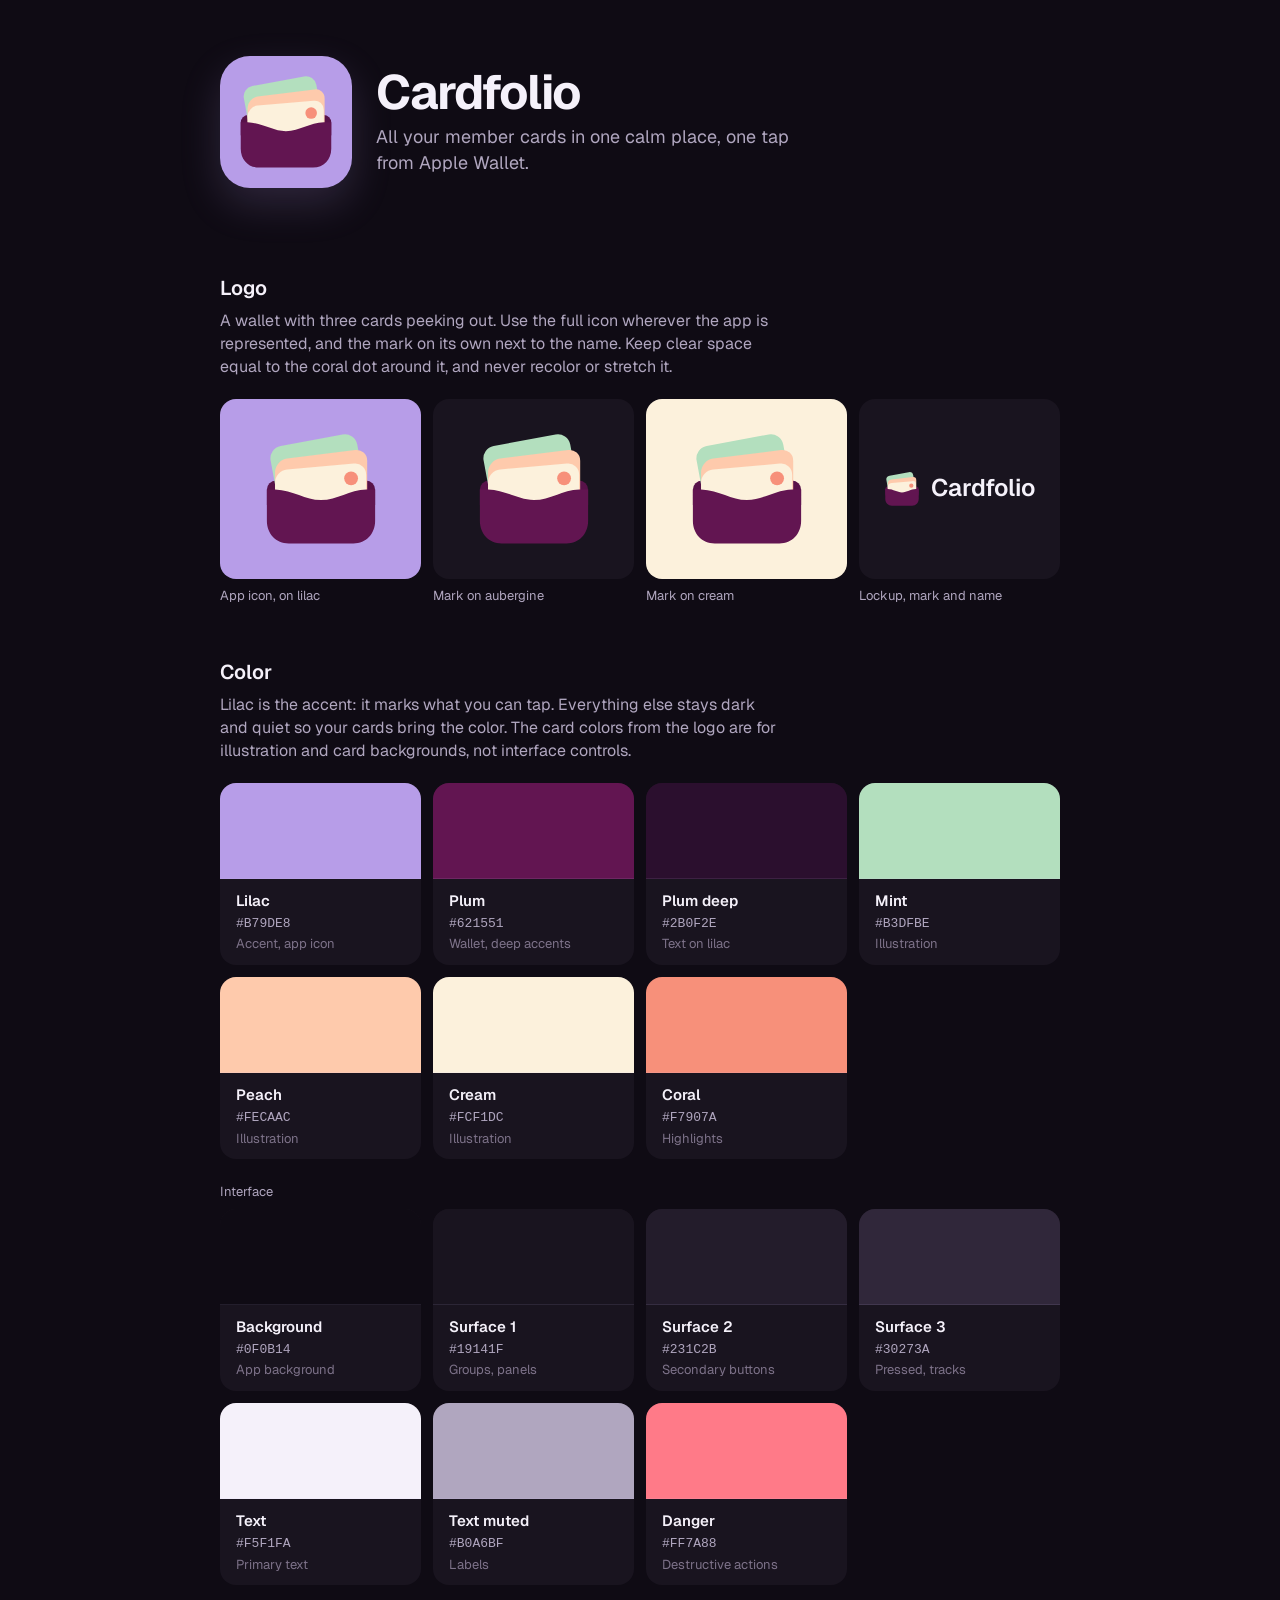
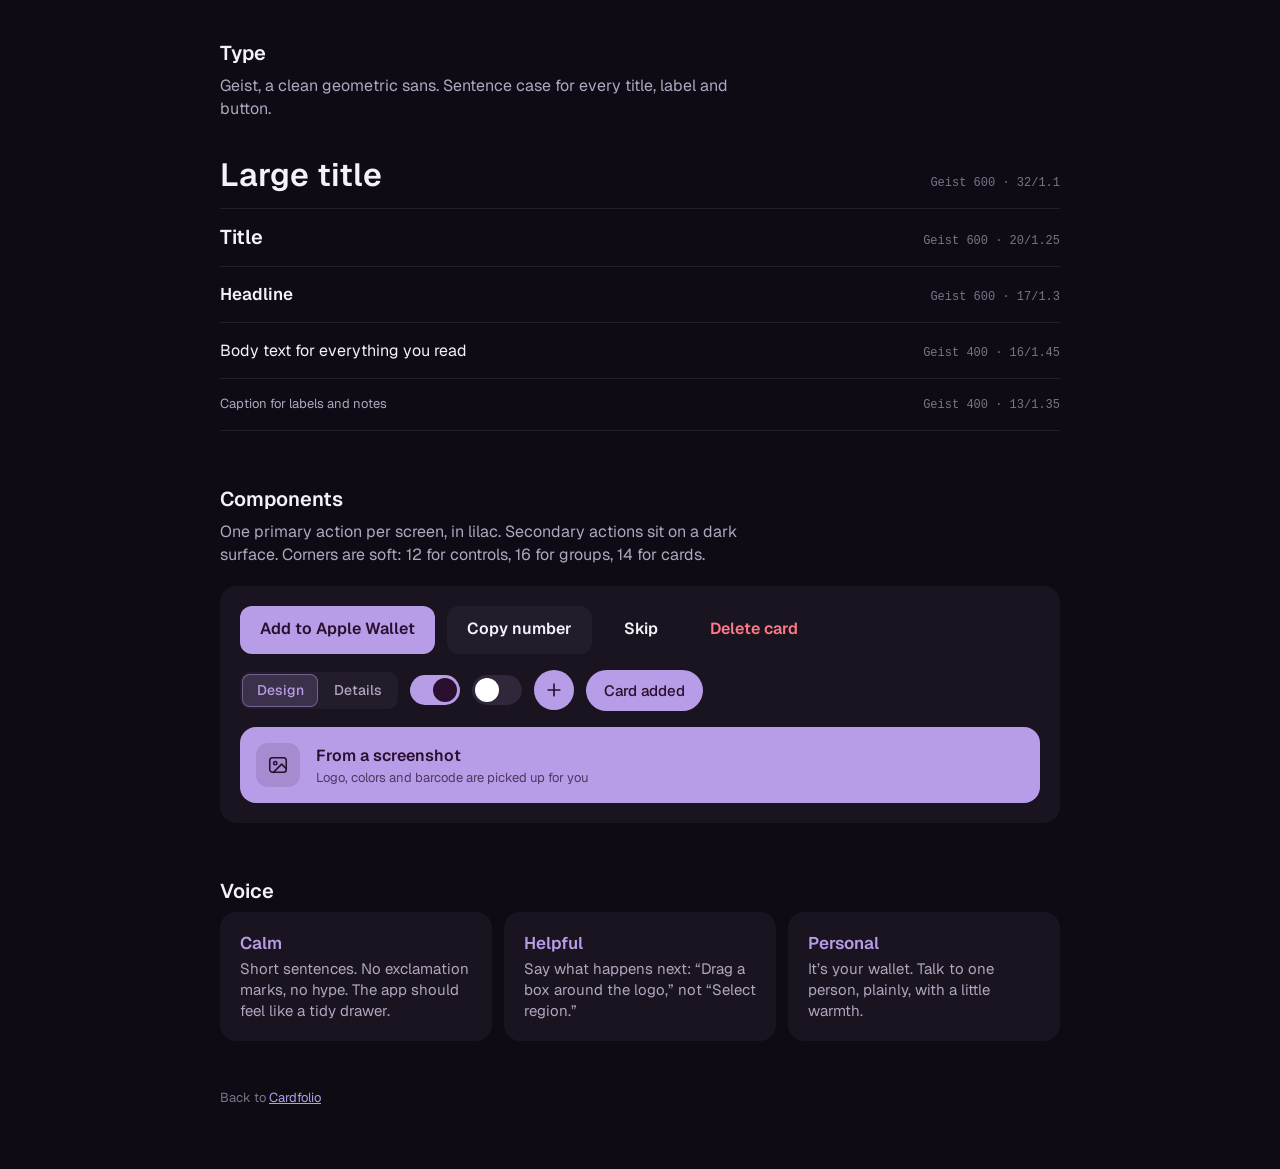
==== brand.html @ 1f5b44a4 "Lilac brand, logo and brand guide" ====
<!doctype html>
<html lang="en">
<head>
  <meta charset="utf-8">
  <meta name="viewport" content="width=device-width, initial-scale=1, viewport-fit=cover">
  <meta name="theme-color" content="#0F0B14">
  <meta name="robots" content="noindex, nofollow">
  <title>Cardfolio brand</title>
  <link rel="icon" href="logo.svg" type="image/svg+xml">
  <link rel="preconnect" href="https://fonts.googleapis.com">
  <link rel="preconnect" href="https://fonts.gstatic.com" crossorigin>
  <link href="https://fonts.googleapis.com/css2?family=Geist:wght@400;500;600;700&display=swap" rel="stylesheet">
  <link rel="stylesheet" href="styles.css">
  <style>
    .page { max-width: 880px; margin: 0 auto; padding: var(--s-8) var(--s-5) 64px; }
    .hero { display: flex; align-items: center; gap: var(--s-6); flex-wrap: wrap; padding: var(--s-6) 0 var(--s-8); }
    .hero .app-icon { margin: 0; width: 132px; height: 132px; border-radius: 30px; }
    .hero h1 { font: 700 48px/1 var(--font); letter-spacing: -0.03em; margin: 0 0 var(--s-2); }
    .hero p { color: var(--text-2); font: var(--t-body); font-size: 18px; margin: 0; max-width: 420px; }
    h2 { font: var(--t-title); margin: 56px 0 var(--s-2); }
    .lede { color: var(--text-2); margin: 0 0 var(--s-5); max-width: 560px; }
    .grid { display: grid; gap: var(--s-3); grid-template-columns: repeat(auto-fill, minmax(180px, 1fr)); }
    .tile { background: var(--surface-1); border-radius: var(--r-group); padding: var(--s-5); display: grid; place-items: center; min-height: 180px; }
    .tile > img { width: 110px; height: auto; }
    .tile--lilac { background: var(--lilac); }
    .tile--cream { background: var(--cream); }
    .tile-cap { font: var(--t-caption); color: var(--text-2); margin-top: var(--s-2); }
    .chip-swatch { border-radius: var(--r-group); overflow: hidden; background: var(--surface-1); }
    .chip-swatch div:first-child { height: 96px; box-shadow: inset 0 -1px 0 var(--hairline); }
    .chip-swatch div:last-child { padding: var(--s-3) var(--s-4); }
    .chip-swatch strong { display: block; font: var(--t-headline); font-size: 15px; }
    .chip-swatch code { font: 500 13px/1.4 ui-monospace, "SF Mono", Menlo, monospace; color: var(--text-2); }
    .chip-swatch span { display: block; font: var(--t-caption); color: var(--text-3); margin-top: 2px; }
    .type-row { display: flex; align-items: baseline; justify-content: space-between; gap: var(--s-4); padding: var(--s-4) 0; border-bottom: 1px solid var(--hairline); }
    .type-row code { font: 500 12px/1.4 ui-monospace, Menlo, monospace; color: var(--text-3); white-space: nowrap; }
    .demo { background: var(--surface-1); border-radius: var(--r-group); padding: var(--s-5); display: grid; gap: var(--s-4); }
    .demo-row { display: flex; gap: var(--s-3); flex-wrap: wrap; align-items: center; }
    .voice { display: grid; gap: var(--s-3); grid-template-columns: repeat(auto-fit, minmax(220px, 1fr)); }
    .voice div { background: var(--surface-1); border-radius: var(--r-group); padding: var(--s-5); }
    .voice strong { display: block; font: var(--t-headline); margin-bottom: var(--s-1); color: var(--lilac); }
    .voice p { margin: 0; color: var(--text-2); font: var(--t-callout); }
    .toast-demo { position: static; transform: none; opacity: 1; display: inline-block; }
    a { color: var(--lilac); }
  </style>
</head>
<body>
  <main class="page">
    <section class="hero">
      <img class="app-icon" src="logo.svg" alt="Cardfolio app icon">
      <div>
        <h1>Cardfolio</h1>
        <p>All your member cards in one calm place, one tap from Apple Wallet.</p>
      </div>
    </section>

    <h2>Logo</h2>
    <p class="lede">A wallet with three cards peeking out. Use the full icon wherever the app is represented, and the mark on its own next to the name. Keep clear space equal to the coral dot around it, and never recolor or stretch it.</p>
    <div class="grid">
      <div><div class="tile tile--lilac"><img src="mark.svg" alt="Mark on lilac"></div><div class="tile-cap">App icon, on lilac</div></div>
      <div><div class="tile"><img src="mark.svg" alt="Mark on dark"></div><div class="tile-cap">Mark on aubergine</div></div>
      <div><div class="tile tile--cream"><img src="mark.svg" alt="Mark on cream"></div><div class="tile-cap">Mark on cream</div></div>
      <div><div class="tile"><div class="brand"><img class="brand-mark" src="mark.svg" alt=""><span style="font:var(--t-large);font-size:24px">Cardfolio</span></div></div><div class="tile-cap">Lockup, mark and name</div></div>
    </div>

    <h2>Color</h2>
    <p class="lede">Lilac is the accent: it marks what you can tap. Everything else stays dark and quiet so your cards bring the color. The card colors from the logo are for illustration and card backgrounds, not interface controls.</p>
    <div class="grid" id="brand-colors"></div>
    <p class="section-label" style="margin:24px 0 8px">Interface</p>
    <div class="grid" id="ui-colors"></div>

    <h2>Type</h2>
    <p class="lede">Geist, a clean geometric sans. Sentence case for every title, label and button.</p>
    <div>
      <div class="type-row"><span style="font:var(--t-large)">Large title</span><code>Geist 600 · 32/1.1</code></div>
      <div class="type-row"><span style="font:var(--t-title)">Title</span><code>Geist 600 · 20/1.25</code></div>
      <div class="type-row"><span style="font:var(--t-headline)">Headline</span><code>Geist 600 · 17/1.3</code></div>
      <div class="type-row"><span style="font:var(--t-body)">Body text for everything you read</span><code>Geist 400 · 16/1.45</code></div>
      <div class="type-row"><span style="font:var(--t-caption);color:var(--text-2)">Caption for labels and notes</span><code>Geist 400 · 13/1.35</code></div>
    </div>

    <h2>Components</h2>
    <p class="lede">One primary action per screen, in lilac. Secondary actions sit on a dark surface. Corners are soft: 12 for controls, 16 for groups, 14 for cards.</p>
    <div class="demo">
      <div class="demo-row">
        <button class="btn btn--primary">Add to Apple Wallet</button>
        <button class="btn btn--secondary">Copy number</button>
        <button class="btn btn--ghost">Skip</button>
        <button class="btn btn--danger">Delete card</button>
      </div>
      <div class="demo-row">
        <div class="seg" role="group" aria-label="Example"><button aria-pressed="true">Design</button><button aria-pressed="false">Details</button></div>
        <span class="switch"><input type="checkbox" checked aria-label="Example switch"><span></span></span>
        <span class="switch"><input type="checkbox" aria-label="Example switch off"><span></span></span>
        <button class="icon-btn icon-btn--primary" aria-label="Add"><svg viewBox="0 0 24 24"><path d="M12 5v14M5 12h14"/></svg></button>
        <span class="toast toast-demo">Card added</span>
      </div>
      <button class="option option--featured" style="margin:0">
        <span class="option-icon"><svg viewBox="0 0 24 24"><rect x="3" y="4" width="18" height="16" rx="3"/><circle cx="9" cy="10" r="1.8"/><path d="m21 16-5-5-9 9"/></svg></span>
        <span class="row-main"><span class="row-title" style="font-weight:600;display:block">From a screenshot</span><span class="row-sub" style="display:block">Logo, colors and barcode are picked up for you</span></span>
      </button>
    </div>

    <h2>Voice</h2>
    <div class="voice">
      <div><strong>Calm</strong><p>Short sentences. No exclamation marks, no hype. The app should feel like a tidy drawer.</p></div>
      <div><strong>Helpful</strong><p>Say what happens next: “Drag a box around the logo,” not “Select region.”</p></div>
      <div><strong>Personal</strong><p>It’s your wallet. Talk to one person, plainly, with a little warmth.</p></div>
    </div>

    <p class="section-note" style="margin:48px 0 0">Back to <a href="./">Cardfolio</a></p>
  </main>
  <script>
    const sw = (c) => `<div class="chip-swatch"><div style="background:${c[1]}"></div><div><strong>${c[0]}</strong><code>${c[1]}</code><span>${c[2]}</span></div></div>`;
    document.getElementById("brand-colors").innerHTML = [
      ["Lilac", "#B79DE8", "Accent, app icon"],
      ["Plum", "#621551", "Wallet, deep accents"],
      ["Plum deep", "#2B0F2E", "Text on lilac"],
      ["Mint", "#B3DFBE", "Illustration"],
      ["Peach", "#FECAAC", "Illustration"],
      ["Cream", "#FCF1DC", "Illustration"],
      ["Coral", "#F7907A", "Highlights"],
    ].map(sw).join("");
    document.getElementById("ui-colors").innerHTML = [
      ["Background", "#0F0B14", "App background"],
      ["Surface 1", "#19141F", "Groups, panels"],
      ["Surface 2", "#231C2B", "Secondary buttons"],
      ["Surface 3", "#30273A", "Pressed, tracks"],
      ["Text", "#F5F1FA", "Primary text"],
      ["Text muted", "#B0A6BF", "Labels"],
      ["Danger", "#FF7A88", "Destructive actions"],
    ].map(sw).join("");
  </script>
</body>
</html>
---- styles.css ----
/* =========================================================
   Cardfolio design system
   Brand: lilac on aubergine. The interface stays quiet and dark
   so your cards carry the color; lilac marks what you can act on.
   ========================================================= */
:root {
  /* Brand palette (from the logo) */
  --lilac: #B79DE8;
  --lilac-soft: rgba(183, 157, 232, 0.16);
  --lilac-line: rgba(183, 157, 232, 0.45);
  --plum: #621551;
  --plum-deep: #2B0F2E;
  --mint: #B3DFBE;
  --peach: #FECAAC;
  --cream: #FCF1DC;
  --coral: #F7907A;

  /* Interface color */
  --bg: #0F0B14;
  --surface-1: #19141F;
  --surface-2: #231C2B;
  --surface-3: #30273A;
  --hairline: rgba(214, 196, 255, 0.10);
  --text-1: #F5F1FA;
  --text-2: #B0A6BF;
  --text-3: #7D7289;
  --accent: var(--lilac);
  --on-accent: var(--plum-deep);
  --inverse: var(--plum-deep);
  --danger: #FF7A88;
  --focus: var(--lilac);

  /* Type */
  --font: "Geist", -apple-system, "SF Pro Text", system-ui, "Segoe UI", sans-serif;
  --t-large: 600 32px/1.1 var(--font);
  --t-title: 600 20px/1.25 var(--font);
  --t-headline: 600 17px/1.3 var(--font);
  --t-body: 400 16px/1.45 var(--font);
  --t-callout: 400 15px/1.4 var(--font);
  --t-caption: 400 13px/1.35 var(--font);

  /* Shape */
  --r-control: 12px;
  --r-group: 16px;
  --r-card: 14px;
  --r-pill: 999px;

  /* Space (4pt grid) */
  --s-1: 4px; --s-2: 8px; --s-3: 12px; --s-4: 16px; --s-5: 20px; --s-6: 24px; --s-8: 32px;

  --ease: cubic-bezier(0.2, 0.8, 0.2, 1);
  color-scheme: dark;
  box-sizing: border-box;
  padding-top: env(safe-area-inset-top, 0px);
  padding-bottom: env(safe-area-inset-bottom, 0px);
}
*, *::before, *::after { box-sizing: inherit; }
html { background: var(--bg); -webkit-text-size-adjust: 100%; scroll-padding-top: env(safe-area-inset-top, 0px); }
body { margin: 0; background: var(--bg); color: var(--text-1); font: var(--t-body); -webkit-font-smoothing: antialiased; -webkit-tap-highlight-color: transparent; }
button, input, select, textarea { font: inherit; color: inherit; }
button { cursor: pointer; }
[hidden] { display: none !important; }
:focus-visible { outline: 2px solid var(--focus); outline-offset: 2px; }
img { max-width: 100%; }

/* ---------- Buttons ---------- */
.btn {
  display: inline-flex; align-items: center; justify-content: center; gap: var(--s-2);
  min-height: 48px; padding: 0 var(--s-5);
  border: 0; border-radius: var(--r-control);
  font: var(--t-headline); font-size: 16px;
  transition: transform 0.12s var(--ease), opacity 0.12s;
}
.btn:active { transform: scale(0.98); opacity: 0.85; }
.btn:disabled { opacity: 0.4; pointer-events: none; }
.btn--primary { background: var(--accent); color: var(--on-accent); }
.btn--secondary { background: var(--surface-2); color: var(--text-1); }
.btn--ghost { background: transparent; color: var(--text-1); }
.btn--danger { background: transparent; color: var(--danger); }
.btn--small { min-height: 36px; padding: 0 var(--s-4); font-size: 15px; border-radius: 10px; }
.btn--block { width: 100%; }
.btn svg { width: 18px; height: 18px; fill: none; stroke: currentColor; stroke-width: 1.8; stroke-linecap: round; stroke-linejoin: round; }
.btn-row { display: flex; gap: var(--s-2); flex-wrap: wrap; }
.btn-row > .btn { flex: 1 1 auto; white-space: nowrap; }
.tool .btn--small { padding: 0 var(--s-3); }

.icon-btn {
  width: 40px; height: 40px; border-radius: 50%; border: 0;
  display: grid; place-items: center; background: var(--surface-2);
}
.icon-btn svg { width: 20px; height: 20px; fill: none; stroke: var(--text-1); stroke-width: 2; stroke-linecap: round; }
.icon-btn svg circle { fill: var(--text-1); stroke: none; }
.icon-btn--primary { background: var(--accent); }
.icon-btn--primary svg { stroke: var(--on-accent); }
.text-btn { background: none; border: 0; padding: var(--s-2) var(--s-1); font: var(--t-callout); font-size: 16px; color: var(--text-2); }
.text-btn--strong { color: var(--accent); font-weight: 600; }

/* ---------- Segmented control ---------- */
.seg {
  display: inline-grid; grid-auto-flow: column; grid-auto-columns: 1fr;
  background: var(--surface-2); border-radius: 10px; padding: 2px; gap: 2px;
}
.seg button {
  border: 0; background: transparent; color: var(--text-2);
  font: var(--t-caption); font-size: 14px; font-weight: 500;
  padding: 7px 14px; border-radius: 8px; white-space: nowrap;
}
.seg button[aria-pressed="true"] { background: var(--lilac-soft); color: var(--accent); box-shadow: inset 0 0 0 1px var(--lilac-line); }
.seg--full { display: grid; width: 100%; }

/* ---------- Switch ---------- */
.switch { position: relative; width: 50px; height: 30px; flex: none; }
.switch input { position: absolute; inset: 0; opacity: 0; margin: 0; cursor: pointer; z-index: 1; }
.switch span { position: absolute; inset: 0; border-radius: var(--r-pill); background: var(--surface-3); transition: background 0.2s; }
.switch span::after { content: ""; position: absolute; top: 3px; left: 3px; width: 24px; height: 24px; border-radius: 50%; background: #fff; transition: transform 0.2s var(--ease); }
.switch input:checked + span { background: var(--accent); }
.switch input:checked + span::after { transform: translateX(20px); background: var(--on-accent); }
.switch input:focus-visible + span { outline: 2px solid var(--focus); outline-offset: 2px; }

/* ---------- Grouped list ---------- */
.group { background: var(--surface-1); border-radius: var(--r-group); overflow: hidden; }
.group + .group, .section-label + .group { margin-top: var(--s-2); }
.section-label { font: var(--t-caption); color: var(--text-2); margin: var(--s-6) var(--s-4) 0; }
.section-note { font: var(--t-caption); color: var(--text-3); margin: var(--s-2) var(--s-4) 0; }
.row {
  display: flex; align-items: center; gap: var(--s-3);
  min-height: 52px; padding: var(--s-3) var(--s-4);
  border-bottom: 1px solid var(--hairline); width: 100%;
  background: none; border-left: 0; border-right: 0; border-top: 0; text-align: left;
}
.row:last-child { border-bottom: 0; }
.row-main { flex: 1; min-width: 0; }
.row-title { font: var(--t-body); }
.row-sub { font: var(--t-caption); color: var(--text-2); margin-top: 2px; }
.row-value { color: var(--text-2); font: var(--t-callout); }
.row-chevron { width: 8px; height: 14px; fill: none; stroke: var(--text-3); stroke-width: 2; flex: none; }
button.row:active { background: var(--surface-2); }

/* ---------- Inputs ---------- */
.field { display: block; padding: var(--s-2) var(--s-4) var(--s-3); border-bottom: 1px solid var(--hairline); }
.field:last-child { border-bottom: 0; }
.field-label { display: block; font: var(--t-caption); color: var(--text-2); margin-bottom: 2px; }
.field input, .field select, .field textarea {
  display: block; width: 100%; background: transparent; border: 0; padding: 4px 0; font: var(--t-body); outline: none;
  -webkit-appearance: none; appearance: none;
}
.field select { background-image: linear-gradient(45deg, transparent 50%, var(--text-3) 50%), linear-gradient(135deg, var(--text-3) 50%, transparent 50%); background-position: calc(100% - 10px) 55%, calc(100% - 5px) 55%; background-size: 5px 5px; background-repeat: no-repeat; }
.field input::placeholder, .field textarea::placeholder { color: var(--text-3); }
.field textarea { resize: none; min-height: 72px; }
.field:focus-within .field-label { color: var(--text-1); }
.field-pair { display: grid; grid-template-columns: 1fr 1.4fr; }
.field-pair .field:first-child { border-right: 1px solid var(--hairline); }
.input-solo {
  width: 100%; background: var(--surface-1); border: 1px solid var(--hairline); border-radius: var(--r-control);
  padding: 13px var(--s-4); font: var(--t-body);
}
input[type="range"] { width: 100%; accent-color: var(--accent); }

/* ---------- Swatches ---------- */
.swatches { display: flex; flex-wrap: wrap; gap: 10px; }
.swatch {
  width: 34px; height: 34px; border-radius: 50%; border: 0; padding: 0;
  box-shadow: inset 0 0 0 1px rgba(255,255,255,.14);
  position: relative;
}
.swatch[aria-checked="true"]::after { content: ""; position: absolute; inset: -4px; border-radius: 50%; border: 2px solid var(--accent); }
.swatch--custom { background: conic-gradient(#ff6b6b, #ffd166, #06d6a0, #4cc9f0, #7b61ff, #ff6b6b); overflow: visible; }
.swatch--custom input { position: absolute; inset: 0; opacity: 0; width: 100%; height: 100%; border: 0; padding: 0; }
.swatch-label { font: var(--t-caption); color: var(--text-2); margin: 0 0 var(--s-2); }

/* ---------- App bar / home ---------- */
.appbar { display: flex; align-items: center; justify-content: space-between; padding: var(--s-4) var(--s-5) var(--s-3); max-width: 520px; margin: 0 auto; }
.large-title { font: var(--t-large); letter-spacing: -0.02em; margin: 0; }
.appbar-actions { display: flex; gap: var(--s-2); }
.search {
  display: flex; align-items: center; gap: var(--s-2);
  max-width: 480px; margin: 0 auto var(--s-4); margin-inline: var(--s-5);
  background: var(--surface-1); border-radius: var(--r-control); padding: 0 var(--s-3);
}
@media (min-width: 520px) { .search { margin-inline: auto; } }
.search svg { width: 18px; height: 18px; fill: none; stroke: var(--text-3); stroke-width: 2; stroke-linecap: round; flex: none; }
.search input { flex: 1; background: transparent; border: 0; padding: 11px 0; outline: none; font: var(--t-body); }

/* Brand logo */
.brand { display: flex; align-items: center; gap: var(--s-3); }
.brand-mark { width: 34px; height: 34px; display: block; }
.app-icon { display: block; width: 112px; height: 112px; border-radius: 26px; margin: 0 auto var(--s-6); box-shadow: 0 16px 40px rgba(183, 157, 232, 0.18); }
.app-icon--small { width: 64px; height: 64px; border-radius: 15px; margin-bottom: 0; }

.empty { max-width: 340px; margin: 10vh auto 0; padding: 0 var(--s-6); text-align: center; }
.empty h2 { font: var(--t-title); margin: 0 0 var(--s-2); }
.empty p { color: var(--text-2); font: var(--t-callout); margin: 0 0 var(--s-6); }

/* ---------- Stack ---------- */
.stack { max-width: 480px; margin: 0 auto; padding: 0 var(--s-5) var(--s-8); }
.stack .pass { cursor: pointer; transition: transform 0.25s var(--ease); }
.stack .pass + .pass { margin-top: calc(-1 * var(--pass-h) + 66px); }
.stack .pass:active { transform: translateY(-8px); }
.stack { --pass-h: calc((min(100vw, 480px) - 40px) * 1.28); }

/* =========================================================
   The pass. Mirrors the layout of an Apple Wallet store card
   so what you design here is what you get in Wallet.
   ========================================================= */
.pass {
  --bg: #1C1C1E; --fg: #FFFFFF; --label: rgba(255,255,255,.65);
  position: relative; width: 100%;
  aspect-ratio: 1 / 1.28;
  border-radius: var(--r-card);
  background: var(--bg); color: var(--fg);
  display: flex; flex-direction: column;
  overflow: hidden;
  box-shadow: 0 0 0 1px rgba(255,255,255,.06) inset, 0 12px 30px rgba(0,0,0,.5);
  user-select: none; -webkit-user-select: none;
}
.pass-head { display: flex; align-items: center; justify-content: space-between; gap: var(--s-3); height: 66px; padding: 0 var(--s-4); flex: none; }
.pass-brand { display: flex; align-items: center; gap: var(--s-2); min-width: 0; height: 100%; }
.pass-logo { max-height: 34px; max-width: 160px; object-fit: contain; display: block; }
.pass-logotext { font: var(--t-headline); white-space: nowrap; overflow: hidden; text-overflow: ellipsis; }
.pass-headfield { text-align: right; flex: none; }
.pass-label { font-size: 10px; line-height: 1.2; color: var(--label); font-weight: 500; letter-spacing: 0.02em; }
.pass-value { font-size: 15px; line-height: 1.3; font-weight: 500; }
.pass-strip { width: 100%; aspect-ratio: 375 / 123; flex: none; background-size: cover; background-position: center; }
.pass-fields { display: flex; gap: var(--s-5); padding: var(--s-3) var(--s-4) 0; }
.pass-fields > div { min-width: 0; }
.pass-fields .pass-value { white-space: nowrap; overflow: hidden; text-overflow: ellipsis; }
.pass-code { margin-top: auto; padding: var(--s-4); display: flex; justify-content: center; }
.code-box {
  background: #fff; color: #000; border-radius: 8px;
  padding: 10px 12px 8px; display: flex; flex-direction: column; align-items: center; gap: 4px;
  max-width: 100%;
}
.code-box svg { display: block; height: 64px; width: auto; max-width: 100%; }
.code-box--square svg { height: 112px; width: 112px; }
.code-alt { font-size: 11px; letter-spacing: 0.06em; font-variant-numeric: tabular-nums; }
.code-empty { font: var(--t-caption); color: #6b6b74; padding: 14px 18px; }

/* Interactive zones in preview editing */
.pass--edit [data-zone] { position: relative; cursor: pointer; }
.pass--edit [data-zone]::after {
  content: ""; position: absolute; inset: 4px; border-radius: 10px;
  border: 1.5px dashed color-mix(in srgb, var(--fg) 30%, transparent);
  opacity: 0; transition: opacity 0.15s; pointer-events: none;
}
.pass--edit:not(.pass--pristine) [data-zone]::after { opacity: 1; }
.pass--edit [data-zone].is-active::after { opacity: 1; border-style: solid; border-color: var(--fg); }
.pass--edit.is-bg-active { box-shadow: 0 0 0 2px var(--accent), 0 12px 30px rgba(0,0,0,.5); }
.strip-empty { display: grid; place-items: center; height: 100%; font: var(--t-caption); color: var(--label); }
.pass-placeholder { opacity: 0.5; }

/* ---------- Sheets ---------- */
.sheet {
  width: 100%; height: 100%; max-width: 100%; max-height: 100%;
  margin: 0; padding: 0; border: 0;
  background: var(--bg); color: var(--text-1);
}
.sheet[open] { display: flex; flex-direction: column; animation: sheet-in 0.32s var(--ease); }
.sheet::backdrop { background: rgba(0,0,0,.7); }
@keyframes sheet-in { from { transform: translateY(32px); opacity: 0; } to { transform: none; opacity: 1; } }
.sheet-bar {
  display: grid; grid-template-columns: 1fr auto 1fr; align-items: center;
  padding: calc(var(--s-2) + env(safe-area-inset-top, 0px)) var(--s-3) var(--s-2);
  flex: none; background: var(--bg);
}
.sheet-bar > :first-child { justify-self: start; }
.sheet-bar > :last-child { justify-self: end; }
.sheet-title { font: var(--t-headline); margin: 0; text-align: center; }
.sheet-body { flex: 1; overflow-y: auto; -webkit-overflow-scrolling: touch; padding: var(--s-2) var(--s-5) calc(var(--s-8) + env(safe-area-inset-bottom, 0px)); }
.sheet-body > * { max-width: 480px; margin-left: auto; margin-right: auto; }
.sheet-foot { flex: none; padding: var(--s-3) var(--s-5) calc(var(--s-3) + env(safe-area-inset-bottom, 0px)); background: var(--bg); border-top: 1px solid var(--hairline); }
.sheet-foot > * { max-width: 480px; margin: 0 auto; }
.sheet-lede { color: var(--text-2); font: var(--t-callout); margin: var(--s-2) 0 var(--s-5); }
.sheet-h { font: var(--t-title); margin: var(--s-2) 0 var(--s-1); }

/* New card options */
.option {
  display: flex; gap: var(--s-4); align-items: center; text-align: left; width: 100%;
  background: var(--surface-1); border: 0; border-radius: var(--r-group);
  padding: var(--s-4); margin-bottom: var(--s-2);
}
.option:active { background: var(--surface-2); }
.option-icon { width: 44px; height: 44px; border-radius: 12px; background: var(--surface-2); display: grid; place-items: center; flex: none; }
.option-icon svg { width: 22px; height: 22px; fill: none; stroke: var(--text-1); stroke-width: 1.7; stroke-linecap: round; stroke-linejoin: round; }
.option--featured { background: var(--accent); color: var(--on-accent); }
.option--featured:active { background: #A68AD9; }
.option--featured .option-icon { background: rgba(43, 15, 46, 0.12); }
.option--featured .option-icon svg { stroke: var(--on-accent); }
.option--featured .row-sub { color: rgba(43, 15, 46, 0.72); }

/* Store list */
.store-row .monogram { width: 32px; height: 32px; border-radius: 8px; background: var(--surface-2); display: grid; place-items: center; font: var(--t-caption); font-weight: 600; flex: none; }

/* Editor */
.editor-preview { padding-top: var(--s-2); }
.editor-hint { text-align: center; color: var(--text-3); font: var(--t-caption); margin: var(--s-3) 0 0; }
.tool { background: var(--surface-1); border-radius: var(--r-group); padding: var(--s-4); margin-top: var(--s-4); }
.tool-title { font: var(--t-headline); margin: 0 0 var(--s-3); display: flex; justify-content: space-between; align-items: center; }
.tool-row { display: flex; align-items: center; justify-content: space-between; gap: var(--s-3); padding: var(--s-3) 0; border-top: 1px solid var(--hairline); }
.tool-row:first-of-type { border-top: 0; }
.tool-row label { font: var(--t-callout); }
.tool > .btn-row { margin-bottom: var(--s-2); }
.tool .input-solo { background: var(--surface-2); border-color: transparent; }
.tool-stack > * + * { margin-top: var(--s-3); }
.note { font: var(--t-caption); color: var(--text-2); margin: var(--s-2) 0 0; }

/* Crop */
.sheet--dark { background: #08060B; }
.crop-body { flex: 1; display: flex; flex-direction: column; min-height: 0; padding: 0 var(--s-4); }
.crop-hint { text-align: center; color: var(--text-2); font: var(--t-callout); margin: var(--s-1) 0 var(--s-3); }
.crop-stage-wrap { flex: 1; min-height: 0; display: grid; place-items: center; overflow: hidden; }
.crop-stage { position: relative; touch-action: none; max-height: 100%; }
.crop-stage img { display: block; max-width: 100%; max-height: calc(100vh - 230px); border-radius: 6px; pointer-events: none; }
.crop-sel {
  position: absolute; border: 2px solid var(--lilac); border-radius: 4px;
  box-shadow: 0 0 0 9999px rgba(0,0,0,.55);
}
.crop-sel::before, .crop-sel::after { content: ""; position: absolute; width: 14px; height: 14px; border: 3px solid var(--lilac); }
.crop-sel::before { right: -5px; bottom: -5px; border-left: 0; border-top: 0; }
.crop-sel::after { left: -5px; top: -5px; border-right: 0; border-bottom: 0; }

/* Camera */
.camera-view { flex: 1; display: grid; place-items: center; padding: var(--s-4); }
#camera-feed { width: 100%; max-width: 480px; border-radius: var(--r-group); overflow: hidden; background: #111; }

/* Detail */
.detail-actions { display: grid; gap: var(--s-2); margin-top: var(--s-5); }
.detail-hint { text-align: center; color: var(--text-3); font: var(--t-caption); margin: var(--s-3) 0 0; }

/* Signing steps */
.step { display: flex; gap: var(--s-3); padding: var(--s-4); border-bottom: 1px solid var(--hairline); }
.step:last-child { border-bottom: 0; }
.step-dot { width: 24px; height: 24px; border-radius: 50%; flex: none; display: grid; place-items: center; font: var(--t-caption); font-weight: 600; background: var(--surface-3); color: var(--text-2); }
.step.is-done .step-dot { background: var(--accent); color: var(--on-accent); }
.step-body { flex: 1; min-width: 0; }
.step-body p { margin: 2px 0 var(--s-3); color: var(--text-2); font: var(--t-caption); }
.step-body a { color: var(--accent); }

/* Lock */
.lock { position: fixed; inset: 0; z-index: 50; background: var(--bg); display: grid; place-items: center; }
.lock-inner { text-align: center; }
.lock-msg { color: var(--text-2); margin: var(--s-6) 0 var(--s-5); min-height: 1.4em; }
.pin-dots { display: flex; justify-content: center; gap: var(--s-4); margin-bottom: var(--s-8); }
.pin-dots i { width: 12px; height: 12px; border-radius: 50%; border: 1.5px solid var(--text-2); }
.pin-dots i.on { background: var(--accent); border-color: var(--accent); }
.pin-dots.shake { animation: shake 0.35s; }
@keyframes shake { 25% { transform: translateX(-8px); } 75% { transform: translateX(8px); } }
.keypad { display: grid; grid-template-columns: repeat(3, 76px); gap: var(--s-4) var(--s-5); }
.keypad button { width: 76px; height: 76px; border-radius: 50%; border: 0; background: var(--surface-2); font-size: 28px; font-weight: 400; }
.keypad button:active { background: var(--surface-3); }
.keypad .key-ghost { background: transparent; font-size: 15px; color: var(--text-2); }

/* Toast */
.toast {
  position: fixed; left: 50%; bottom: calc(var(--s-6) + env(safe-area-inset-bottom, 0px)); z-index: 100;
  transform: translate(-50%, 16px); opacity: 0; pointer-events: none;
  background: var(--accent); color: var(--on-accent); padding: 10px 18px; border-radius: var(--r-pill);
  font: var(--t-callout); font-weight: 500; max-width: calc(100vw - 40px); text-align: center;
  transition: opacity 0.2s, transform 0.2s var(--ease);
}
.toast.show { opacity: 1; transform: translate(-50%, 0); }

.spinner { width: 18px; height: 18px; border-radius: 50%; border: 2px solid currentColor; border-right-color: transparent; animation: spin 0.8s linear infinite; }
@keyframes spin { to { transform: rotate(360deg); } }

@media (prefers-reduced-motion: reduce) {
  *, *::before, *::after { animation-duration: 0.001ms !important; transition-duration: 0.001ms !important; }
}
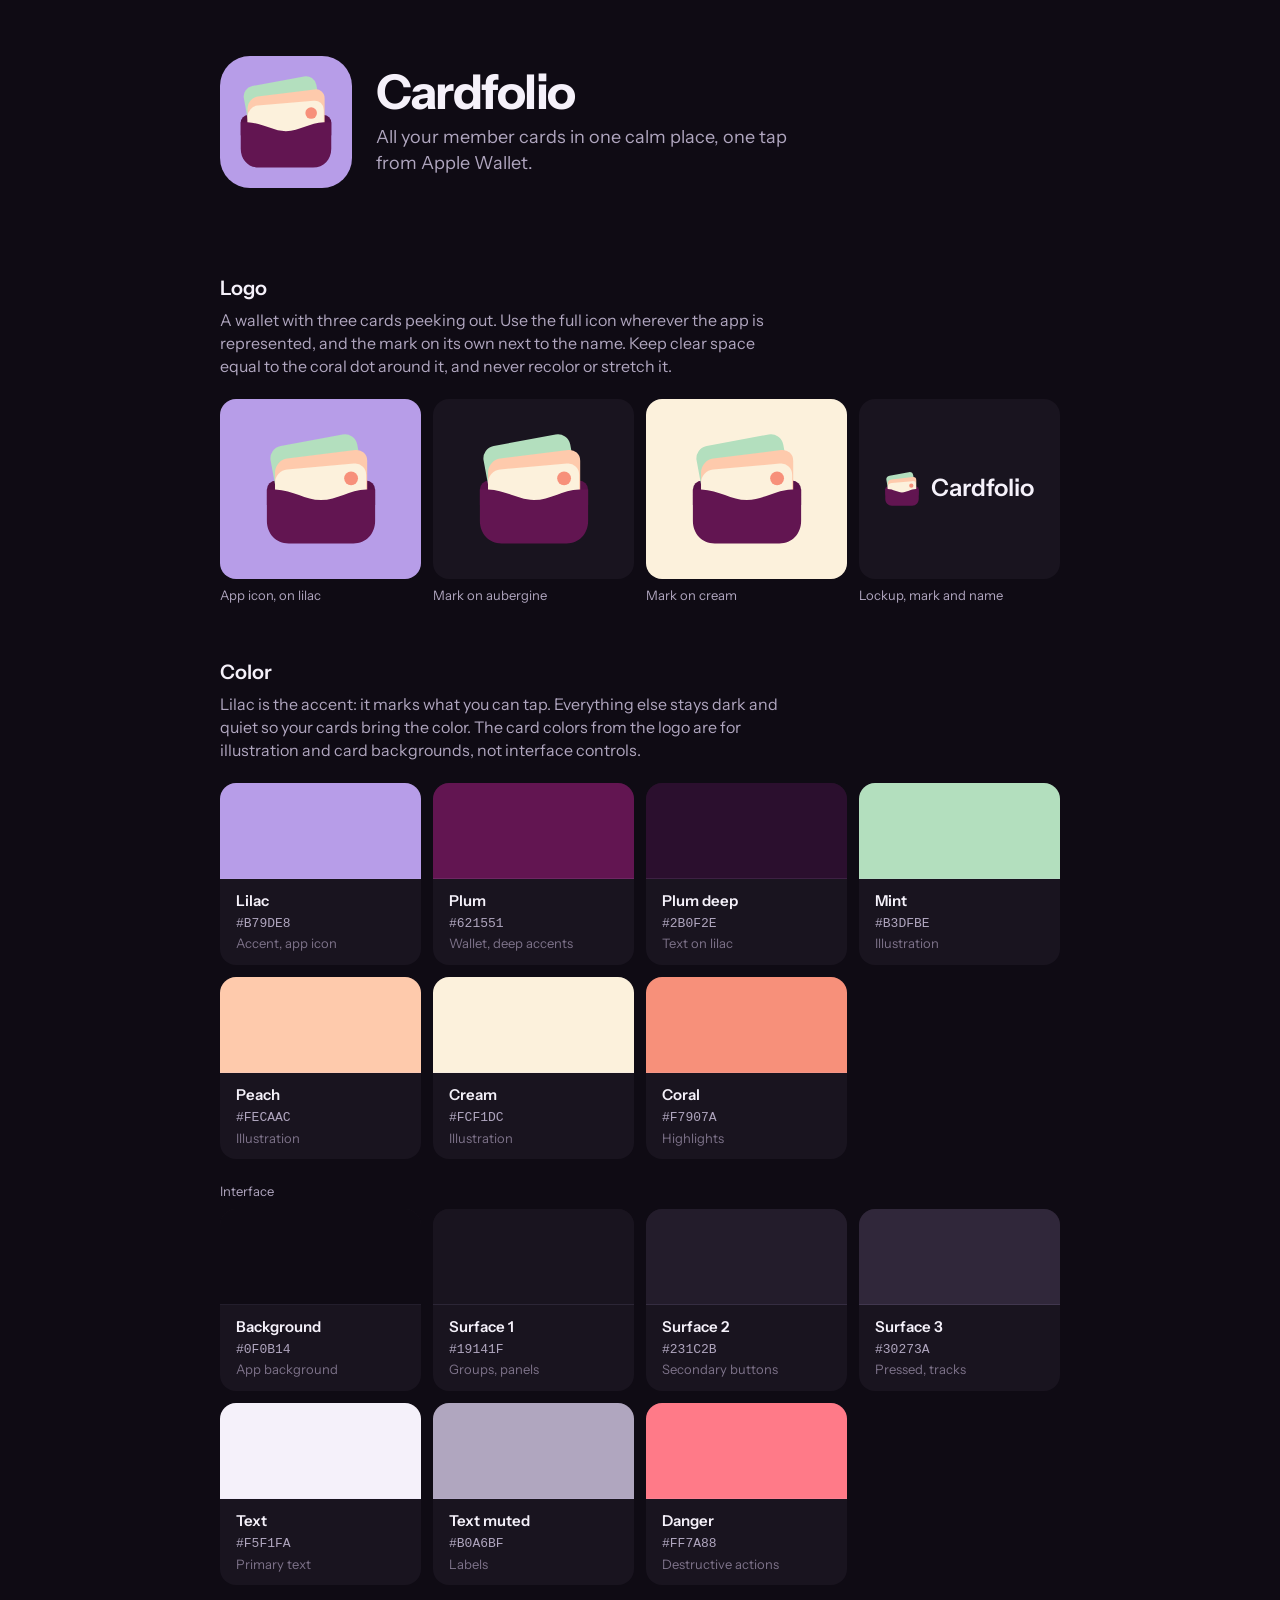
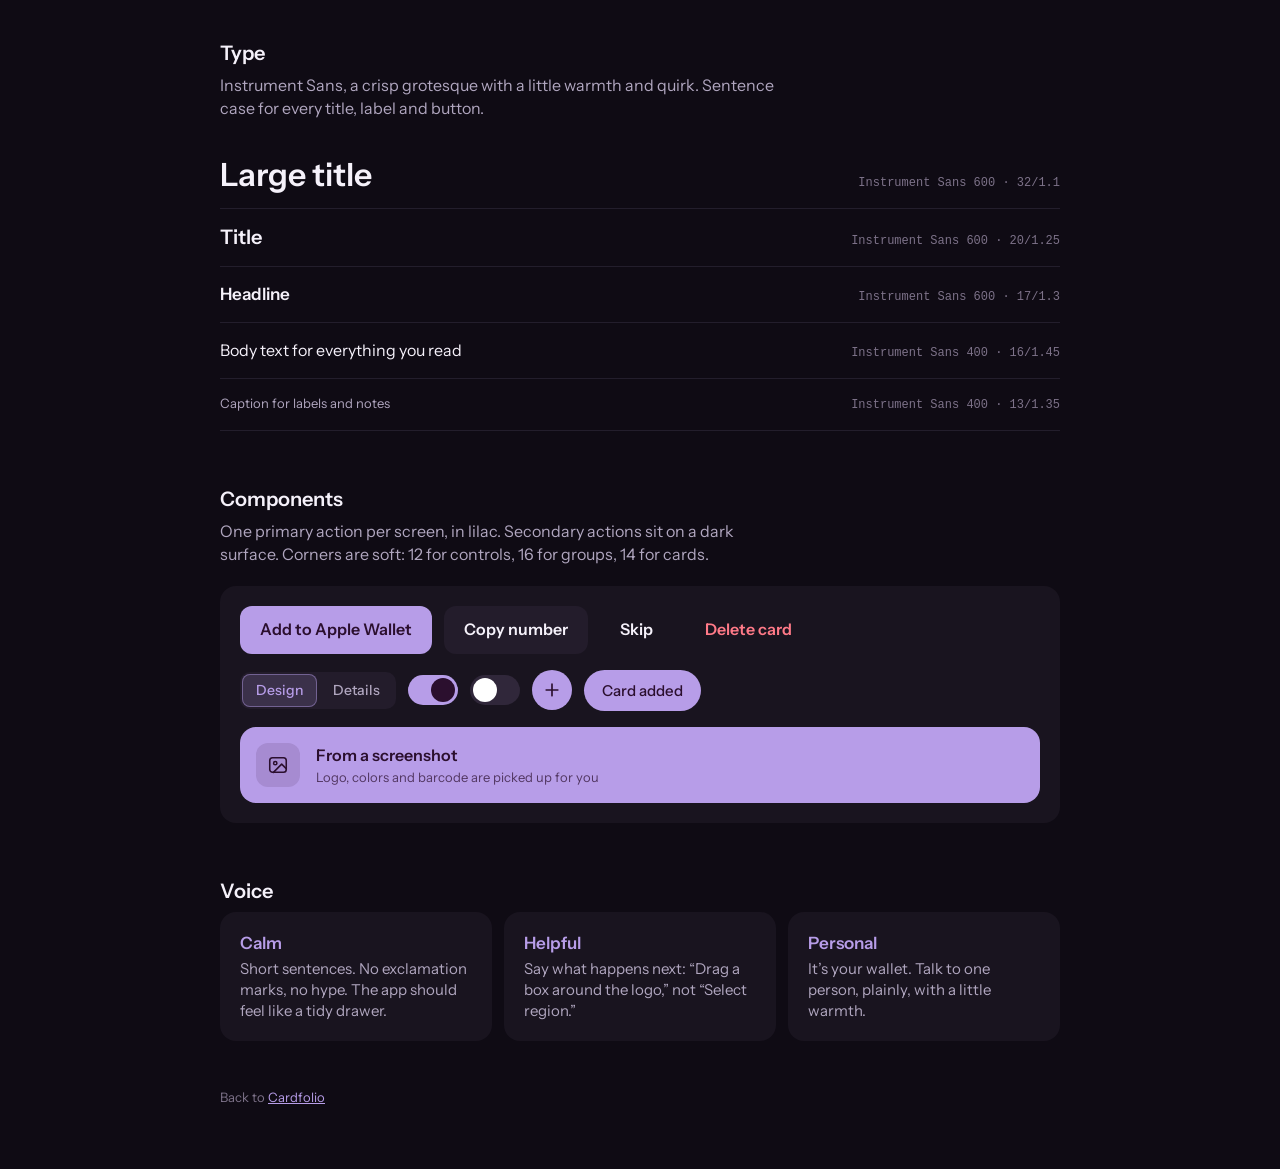
==== commit a7af2443: "Auto-detect logo and banner, switch to Instrument Sans" ====
--- a/brand.html
+++ b/brand.html
@@ -9,7 +9,7 @@
   <link rel="icon" href="logo.svg" type="image/svg+xml">
   <link rel="preconnect" href="https://fonts.googleapis.com">
   <link rel="preconnect" href="https://fonts.gstatic.com" crossorigin>
-  <link href="https://fonts.googleapis.com/css2?family=Geist:wght@400;500;600;700&display=swap" rel="stylesheet">
+  <link href="https://fonts.googleapis.com/css2?family=Instrument+Sans:wght@400;500;600;700&display=swap" rel="stylesheet">
   <link rel="stylesheet" href="styles.css">
   <style>
     .page { max-width: 880px; margin: 0 auto; padding: var(--s-8) var(--s-5) 64px; }
@@ -69,13 +69,13 @@
     <div class="grid" id="ui-colors"></div>
 
     <h2>Type</h2>
-    <p class="lede">Geist, a clean geometric sans. Sentence case for every title, label and button.</p>
+    <p class="lede">Instrument Sans, a crisp grotesque with a little warmth and quirk. Sentence case for every title, label and button.</p>
     <div>
-      <div class="type-row"><span style="font:var(--t-large)">Large title</span><code>Geist 600 · 32/1.1</code></div>
-      <div class="type-row"><span style="font:var(--t-title)">Title</span><code>Geist 600 · 20/1.25</code></div>
-      <div class="type-row"><span style="font:var(--t-headline)">Headline</span><code>Geist 600 · 17/1.3</code></div>
-      <div class="type-row"><span style="font:var(--t-body)">Body text for everything you read</span><code>Geist 400 · 16/1.45</code></div>
-      <div class="type-row"><span style="font:var(--t-caption);color:var(--text-2)">Caption for labels and notes</span><code>Geist 400 · 13/1.35</code></div>
+      <div class="type-row"><span style="font:var(--t-large)">Large title</span><code>Instrument Sans 600 · 32/1.1</code></div>
+      <div class="type-row"><span style="font:var(--t-title)">Title</span><code>Instrument Sans 600 · 20/1.25</code></div>
+      <div class="type-row"><span style="font:var(--t-headline)">Headline</span><code>Instrument Sans 600 · 17/1.3</code></div>
+      <div class="type-row"><span style="font:var(--t-body)">Body text for everything you read</span><code>Instrument Sans 400 · 16/1.45</code></div>
+      <div class="type-row"><span style="font:var(--t-caption);color:var(--text-2)">Caption for labels and notes</span><code>Instrument Sans 400 · 13/1.35</code></div>
     </div>
 
     <h2>Components</h2>
--- a/styles.css
+++ b/styles.css
@@ -31,7 +31,7 @@
   --focus: var(--lilac);
 
   /* Type */
-  --font: "Geist", -apple-system, "SF Pro Text", system-ui, "Segoe UI", sans-serif;
+  --font: "Instrument Sans", -apple-system, "SF Pro Text", system-ui, "Segoe UI", sans-serif;
   --t-large: 600 32px/1.1 var(--font);
   --t-title: 600 20px/1.25 var(--font);
   --t-headline: 600 17px/1.3 var(--font);
@@ -184,7 +184,7 @@
 /* Brand logo */
 .brand { display: flex; align-items: center; gap: var(--s-3); }
 .brand-mark { width: 34px; height: 34px; display: block; }
-.app-icon { display: block; width: 112px; height: 112px; border-radius: 26px; margin: 0 auto var(--s-6); box-shadow: 0 16px 40px rgba(183, 157, 232, 0.18); }
+.app-icon { display: block; width: 112px; height: 112px; border-radius: 26px; margin: 0 auto var(--s-6); }
 .app-icon--small { width: 64px; height: 64px; border-radius: 15px; margin-bottom: 0; }
 
 .empty { max-width: 340px; margin: 10vh auto 0; padding: 0 var(--s-6); text-align: center; }
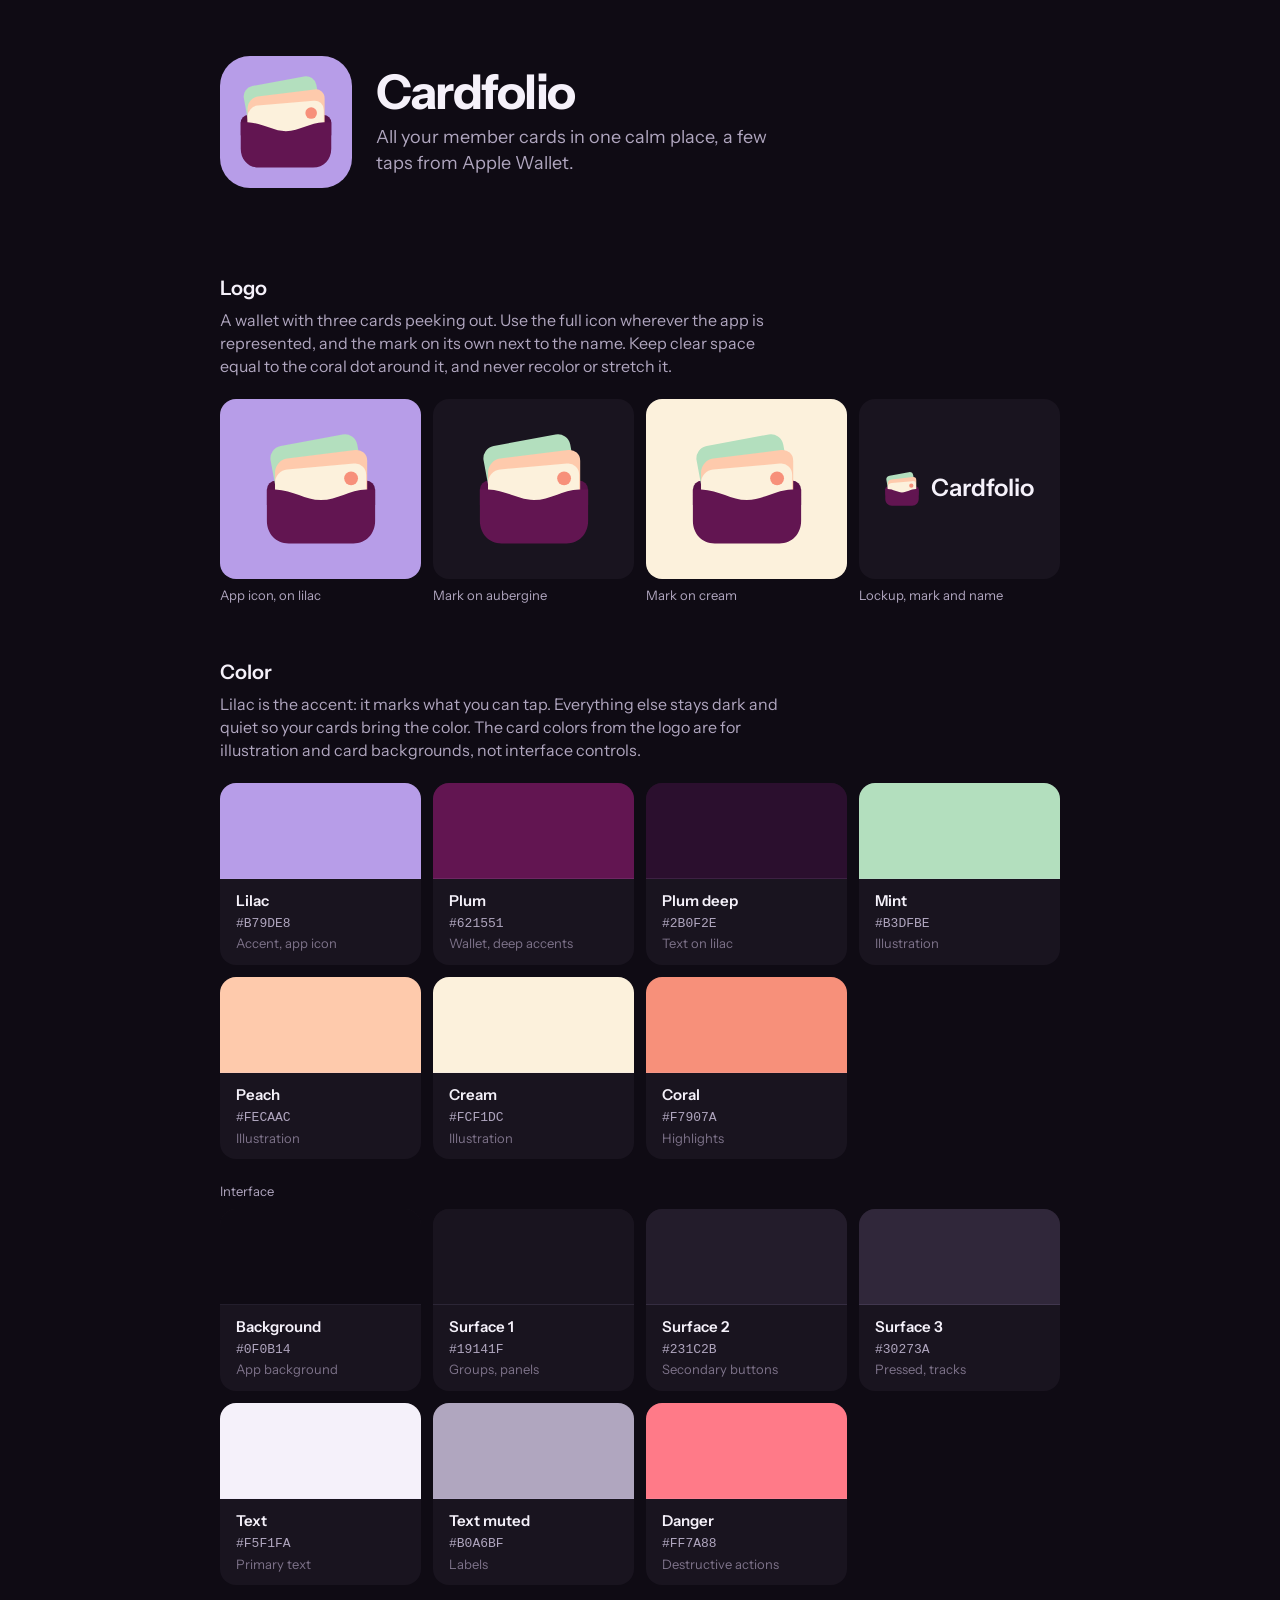
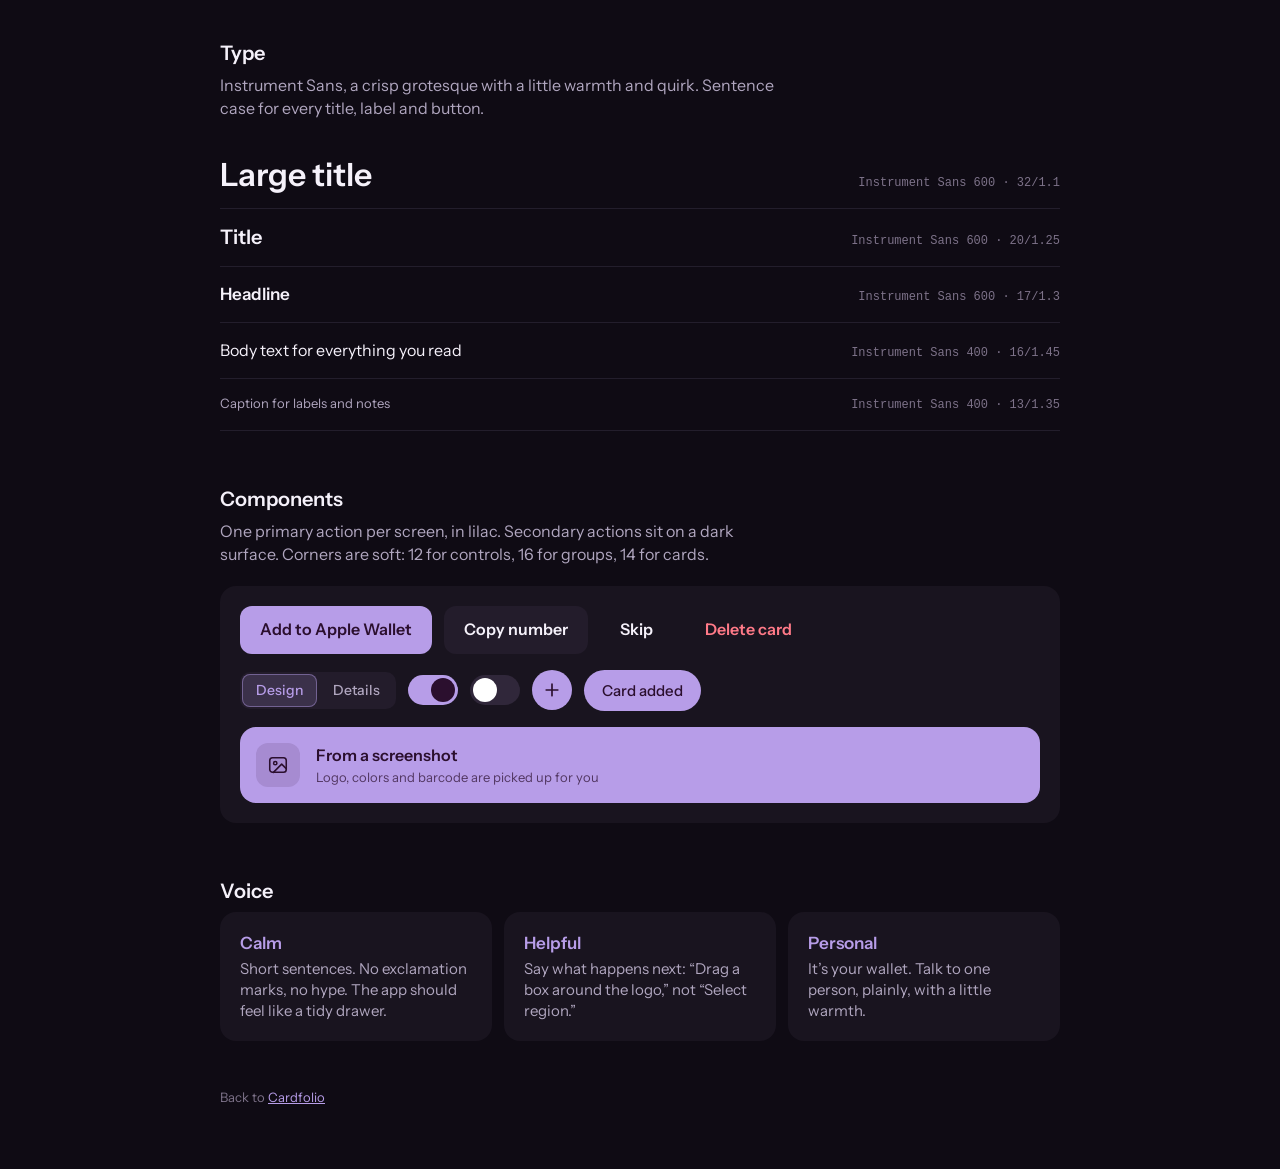
==== commit 2f0cbf1a: "Free Apple Wallet flow, store templates, cleaner logo edges" ====
--- a/brand.html
+++ b/brand.html
@@ -49,7 +49,7 @@
       <img class="app-icon" src="logo.svg" alt="Cardfolio app icon">
       <div>
         <h1>Cardfolio</h1>
-        <p>All your member cards in one calm place, one tap from Apple Wallet.</p>
+        <p>All your member cards in one calm place, a few taps from Apple Wallet.</p>
       </div>
     </section>
 
